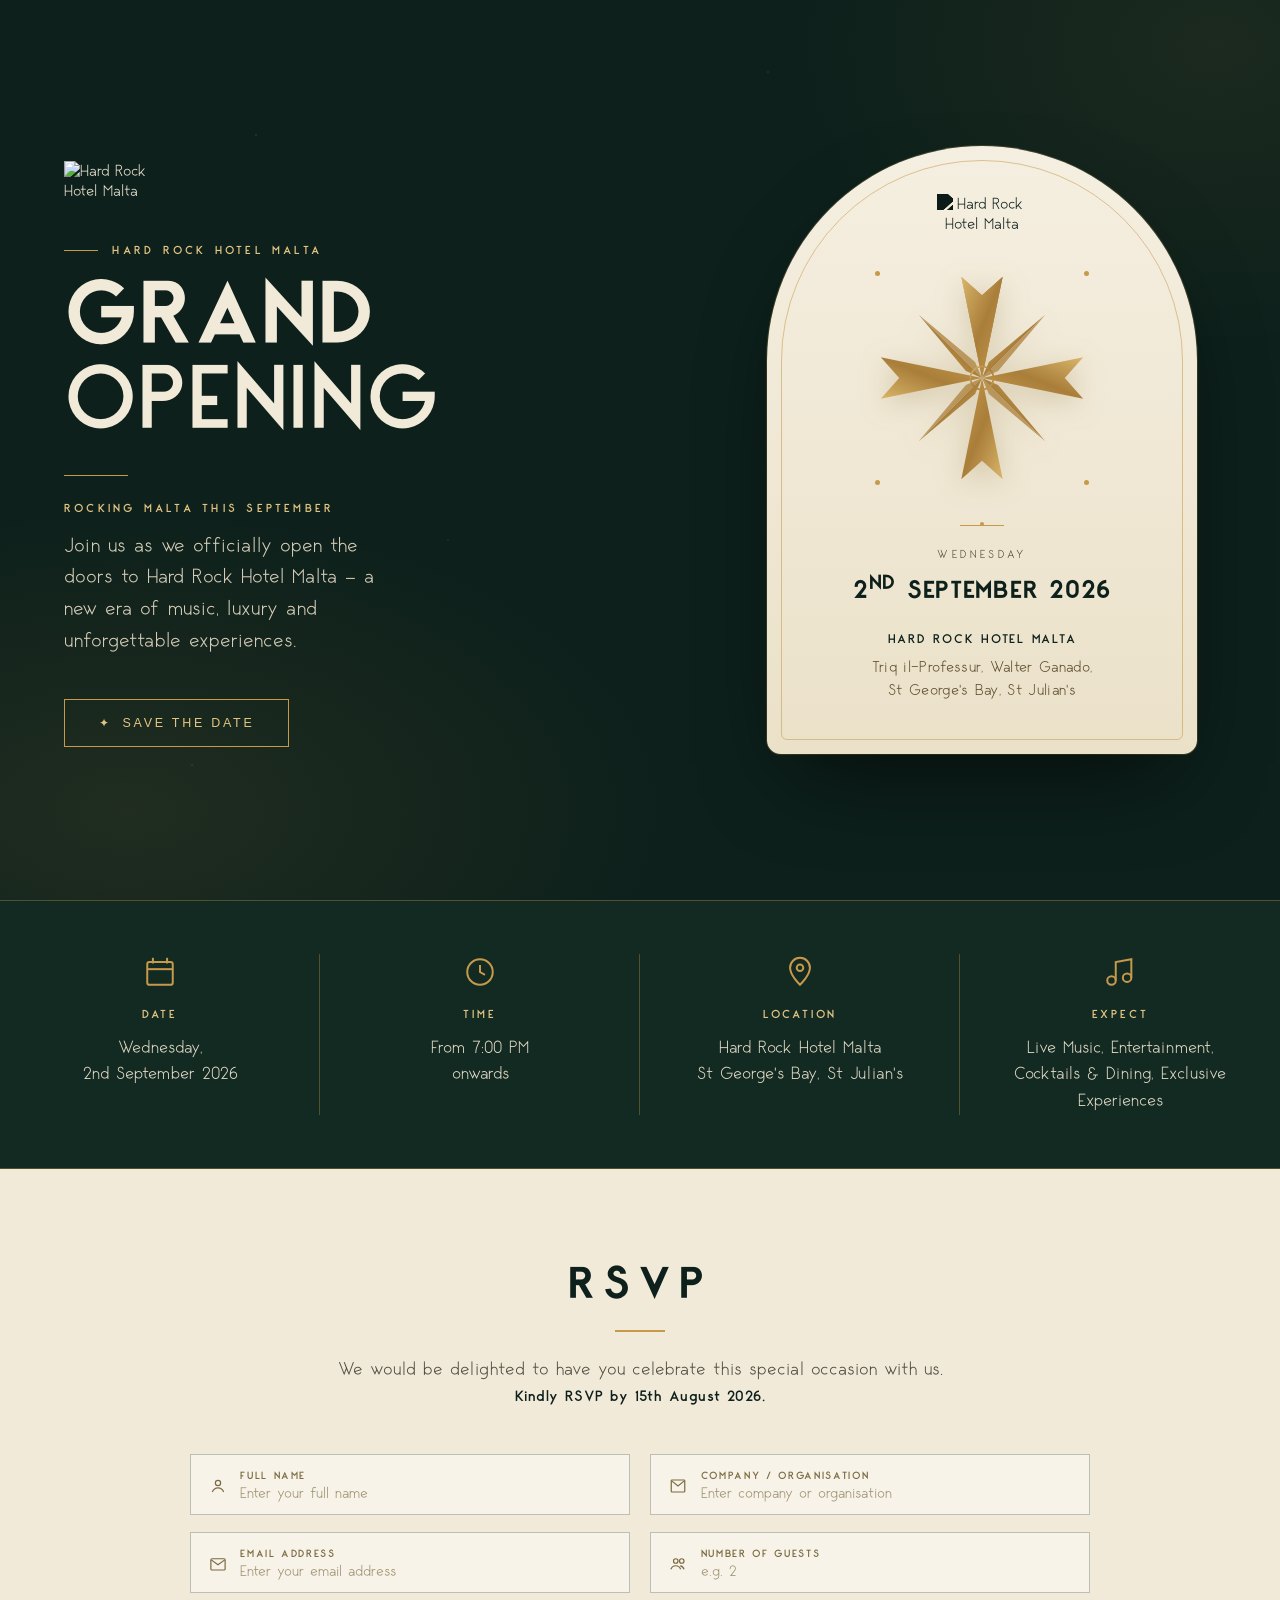
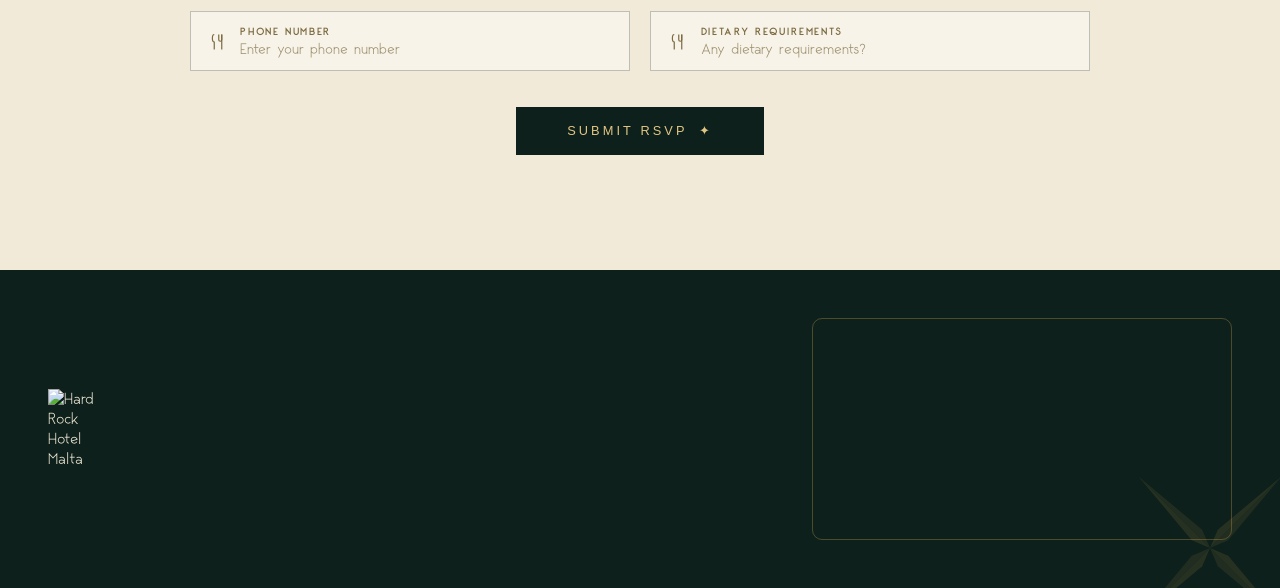
==== index.html @ 6059b087 "Reorder mobile hero: logo/title first, invite card below, center text On small screens the hero text" ====
<!DOCTYPE html>
<html lang="en">
<head>
<meta charset="UTF-8">
<meta name="viewport" content="width=device-width, initial-scale=1.0">
<title>Hard Rock Hotel Malta — Grand Opening</title>
<style>
  @font-face{
    font-family:'George';
    src:url('fonts/George-Light.otf') format('opentype');
    font-weight:300;
    font-style:normal;
    font-display:swap;
  }
  @font-face{
    font-family:'George';
    src:url('fonts/George-Semibold.otf') format('opentype');
    font-weight:600;
    font-style:normal;
    font-display:swap;
  }
  @font-face{
    font-family:'George';
    src:url('fonts/George-Bold.otf') format('opentype');
    font-weight:700;
    font-style:normal;
    font-display:swap;
  }

  :root{
    --ink:#0d201b;
    --ink-2:#132a23;
    --gold:#c79a4b;
    --gold-light:#e3c583;
    --cream:#f2ead9;
    --cream-2:#e9dfc9;
    --line: rgba(199,154,75,0.35);
  }
  *{box-sizing:border-box; margin:0; padding:0;}
  html{scroll-behavior:smooth;}
  body{
    background:var(--ink);
    color:var(--cream);
    font-family:'George', sans-serif;
    font-weight:300;
    overflow-x:hidden;
  }
  h1,h2,h3{font-family:'George', serif; font-weight:700;}
  .serif{font-family:'George', serif; font-weight:300;}

  a{color:inherit; text-decoration:none;}

  .eyebrow{
    letter-spacing:0.28em;
    font-size:0.72rem;
    color:var(--gold-light);
    text-transform:uppercase;
    font-weight:600;
  }

  /* ---------- HERO ---------- */
  .hero{
    position:relative;
    display:grid;
    grid-template-columns: 1.15fr 1fr;
    min-height:100vh;
    background:
      radial-gradient(ellipse 900px 500px at 10% 90%, rgba(199,154,75,0.10), transparent 60%),
      radial-gradient(ellipse 700px 500px at 95% 5%, rgba(199,154,75,0.08), transparent 60%),
      var(--ink);
  }
  .hero::before{
    content:'';
    position:absolute; inset:0;
    background-image:
      radial-gradient(1px 1px at 20% 15%, rgba(199,154,75,0.5), transparent),
      radial-gradient(1px 1px at 60% 8%, rgba(199,154,75,0.4), transparent),
      radial-gradient(1px 1px at 80% 30%, rgba(199,154,75,0.5), transparent),
      radial-gradient(1px 1px at 35% 60%, rgba(199,154,75,0.3), transparent),
      radial-gradient(1px 1px at 92% 70%, rgba(199,154,75,0.4), transparent),
      radial-gradient(1px 1px at 15% 85%, rgba(199,154,75,0.45), transparent);
    background-size: 100% 100%;
    pointer-events:none;
    opacity:0.9;
  }

  .hero-left{
    position:relative;
    padding: 4.5rem 4rem 4rem;
    display:flex;
    flex-direction:column;
    justify-content:center;
    z-index:2;
  }

  .brand-mark{
    margin-bottom:2.6rem;
    animation: fadeUp 0.9s ease both;
  }
  .brand-mark img{
    width:110px;
    height:auto;
    display:block;
  }

  .hero-eyebrow-line{
    display:flex; align-items:center; gap:0.9rem;
    margin-bottom:1rem;
    animation: fadeUp 0.9s ease 0.1s both;
  }
  .hero-eyebrow-line .rule{ width:34px; height:1px; background:var(--gold);}

  .hero-title{
    font-size:clamp(3.4rem, 7vw, 6.2rem);
    line-height:0.95;
    color:var(--cream);
    letter-spacing:0.01em;
    animation: fadeUp 1s ease 0.18s both;
  }
  .hero-title .thin{ font-weight:600; }

  .hero-rule{
    width:64px; height:1px;
    background:var(--gold);
    margin:1.9rem 0 1.6rem;
    animation: fadeUp 1s ease 0.3s both;
  }

  .hero-tag{
    animation: fadeUp 1s ease 0.36s both;
  }
  .hero-tag .eyebrow{ margin-bottom:0.9rem; display:block;}
  .hero-tag p{
    font-family:'George', serif;
    font-weight:300;
    font-size:1.28rem;
    line-height:1.55;
    color:#d8cfba;
    max-width:30ch;
  }

  .cta-row{
    margin-top:2.6rem;
    animation: fadeUp 1s ease 0.46s both;
  }
  .btn-outline{
    display:inline-flex;
    align-items:center;
    gap:0.7rem;
    border:1px solid var(--gold);
    padding:0.95rem 2.1rem;
    font-size:0.78rem;
    letter-spacing:0.22em;
    color:var(--gold-light);
    text-transform:uppercase;
    background:transparent;
    cursor:pointer;
    transition: background 0.35s ease, color 0.35s ease, letter-spacing .35s ease;
  }
  .btn-outline:hover{
    background:var(--gold);
    color:var(--ink);
    letter-spacing:0.26em;
  }
  .star{
    display:inline-block;
    transform-origin:center;
  }

  /* ---------- RIGHT: INVITATION CARD ---------- */
  .hero-right{
    position:relative;
    display:flex;
    align-items:center;
    justify-content:center;
    padding: 3rem;
    z-index:2;
  }
  .invite-card{
    position:relative;
    width:100%;
    max-width:430px;
    background: linear-gradient(180deg, #f5efe1, #ebe1c9);
    border-radius: 220px 220px 14px 14px;
    padding: 3rem 2.6rem 3.2rem;
    text-align:center;
    color:var(--ink);
    box-shadow: 0 40px 90px -30px rgba(0,0,0,0.65), 0 0 0 1px rgba(199,154,75,0.25);
    animation: cardIn 1.1s cubic-bezier(.2,.8,.2,1) 0.25s both;
  }
  .invite-card::before{
    content:'';
    position:absolute;
    inset:14px;
    border-radius:206px 206px 6px 6px;
    border:1px solid rgba(199,154,75,0.55);
    pointer-events:none;
  }
  .invite-badge{
    margin:0 auto 1.8rem;
  }
  .invite-badge img{
    width:90px;
    height:auto;
    display:block;
    margin:0 auto;
    /* logo file is white — darken it to sit on the cream card */
    filter: brightness(0) saturate(100%) invert(11%) sepia(15%) saturate(1200%) hue-rotate(120deg) brightness(0.8);
  }

  .cross-wrap{
    width:230px; height:230px;
    margin: 0 auto 2rem;
    position:relative;
  }
  .cross-wrap svg{ width:100%; height:100%; filter: drop-shadow(0 6px 14px rgba(120,90,20,0.25));}
  .dot{
    position:absolute;
    width:5px; height:5px;
    border-radius:50%;
    background:var(--gold);
  }
  .dot.tl{ top:8px; left:8px;}
  .dot.tr{ top:8px; right:8px;}
  .dot.bl{ bottom:8px; left:8px;}
  .dot.br{ bottom:8px; right:8px;}

  .invite-rule{
    width:44px; height:1px; background:var(--gold);
    margin: 0 auto 1.4rem;
    position:relative;
  }
  .invite-rule::before{
    content:''; position:absolute; left:50%; top:-2.5px; transform:translateX(-50%);
    width:4px; height:4px; border-radius:50%; background:var(--gold);
  }

  .invite-day{
    font-size:0.72rem;
    letter-spacing:0.32em;
    color:#4a3d24;
    margin-bottom:0.5rem;
  }
  .invite-date{
    font-family:'George', serif;
    font-weight:700;
    font-size:1.55rem;
    letter-spacing:0.03em;
    color:var(--ink);
    margin-bottom:1.6rem;
  }
  .invite-venue{
    font-size:0.78rem;
    letter-spacing:0.14em;
    font-weight:600;
    color:var(--ink);
    margin-bottom:0.55rem;
  }
  .invite-address{
    font-family:'George', serif;
    font-weight:300;
    font-size:0.98rem;
    line-height:1.5;
    color:#5b4a28;
    letter-spacing:0.02em;
  }

  @keyframes fadeUp{
    from{ opacity:0; transform:translateY(18px);}
    to{ opacity:1; transform:translateY(0);}
  }
  @keyframes cardIn{
    from{ opacity:0; transform:translateY(24px) scale(0.97);}
    to{ opacity:1; transform:translateY(0) scale(1);}
  }

  /* ---------- DETAILS BAR ---------- */
  .details-bar{
    background: var(--ink-2);
    border-top:1px solid var(--line);
    border-bottom:1px solid var(--line);
    display:grid;
    grid-template-columns: repeat(4, 1fr);
  }
  .detail-item{
    padding: 3.4rem 2rem;
    text-align:center;
    position:relative;
  }
  .detail-item:not(:last-child)::after{
    content:'';
    position:absolute;
    top:20%; bottom:20%; right:0;
    width:1px;
    background: var(--line);
  }
  .detail-icon{
    width:34px; height:34px;
    margin:0 auto 1.1rem;
    color:var(--gold);
  }
  .detail-icon svg{ width:100%; height:100%; stroke:var(--gold); fill:none;}
  .detail-label{
    font-size:0.72rem;
    letter-spacing:0.24em;
    color:var(--gold-light);
    text-transform:uppercase;
    margin-bottom:0.8rem;
    font-weight:600;
  }
  .detail-value{
    font-family:'George', serif;
    font-weight:300;
    font-size:1.1rem;
    line-height:1.5;
    color:#e4dcc7;
  }

  /* ---------- RSVP ---------- */
  .rsvp-section{
    background: var(--cream);
    color:var(--ink);
    padding: 5.5rem 2rem 5rem;
  }
  .rsvp-inner{
    max-width: 900px;
    margin: 0 auto;
  }
  .rsvp-head{ text-align:center; margin-bottom:3rem;}
  .rsvp-head h2{
    font-size: 2.8rem;
    letter-spacing:0.18em;
    color:var(--ink);
    margin-bottom:1.1rem;
  }
  .rsvp-underline{
    width:50px; height:2px; background:var(--gold);
    margin:0 auto 1.6rem;
  }
  .rsvp-head p{
    font-family:'George', serif;
    font-weight:300;
    font-size:1.15rem;
    color:#4c4c40;
  }
  .rsvp-head .deadline{
    font-weight:600;
    color:var(--ink);
    margin-top:0.4rem;
    font-family:'George', sans-serif;
    font-size:0.92rem;
    letter-spacing:0.03em;
  }

  form{ margin-top:2.6rem;}
  .form-grid{
    display:grid;
    grid-template-columns: 1fr 1fr;
    gap:1.1rem 1.3rem;
  }
  .field{
    border:1px solid rgba(13,32,27,0.25);
    background: rgba(255,255,255,0.4);
    padding: 0.85rem 1.1rem 0.7rem;
    display:flex;
    align-items:center;
    gap:0.85rem;
    transition: border-color .25s ease, background .25s ease;
  }
  .field:focus-within{
    border-color: var(--gold);
    background: rgba(255,255,255,0.7);
  }
  .field svg{ width:18px; height:18px; stroke:#7a6a3f; fill:none; flex-shrink:0;}
  .field-text{ display:flex; flex-direction:column; flex:1; min-width:0;}
  .field-text label{
    font-size:0.65rem;
    letter-spacing:0.16em;
    text-transform:uppercase;
    color:#7a6a3f;
    font-weight:600;
    margin-bottom:2px;
  }
  .field-text input, .field-text textarea{
    border:none; outline:none; background:transparent;
    font-family:'George', sans-serif;
    font-weight:300;
    font-size:0.95rem;
    color:var(--ink);
    padding:0;
    resize:none;
  }
  .field-text input::placeholder, .field-text textarea::placeholder{ color:#9a8f6c;}

  .submit-row{ text-align:center; margin-top:2.2rem;}
  .btn-submit{
    background: var(--ink);
    color: var(--gold-light);
    border:none;
    padding:1.05rem 3.2rem;
    font-size:0.8rem;
    letter-spacing:0.24em;
    text-transform:uppercase;
    cursor:pointer;
    display:inline-flex; align-items:center; gap:0.7rem;
    transition: transform .25s ease, box-shadow .25s ease;
  }
  .btn-submit:hover{
    transform: translateY(-2px);
    box-shadow: 0 14px 28px -12px rgba(13,32,27,0.5);
  }
  .form-note{
    text-align:center;
    font-size:0.82rem;
    color:#6d6d5f;
    margin-top:1.1rem;
    min-height:1.1rem;
  }

  /* ---------- FOOTER ---------- */
  footer{
    background: var(--ink);
    padding: 3rem 3rem;
    display:flex;
    align-items:center;
    justify-content:space-between;
    flex-wrap:wrap;
    gap:2rem;
    position:relative;
    overflow:hidden;
  }
  .footer-brand{ display:flex; align-items:center; gap:1rem;}
  .footer-badge img{
    width:64px;
    height:auto;
    display:block;
  }

  .footer-map{
    flex:1;
    max-width:420px;
    min-width:260px;
    border-radius:10px;
    overflow:hidden;
    border:1px solid var(--line);
  }
  .footer-map iframe{
    display:block;
    width:100%;
    height:220px;
    border:0;
  }

  .footer-cross{
    position:absolute;
    right:-60px; bottom:-90px;
    width:260px; height:260px;
    opacity:0.14;
    pointer-events:none;
  }

  /* ---------- RESPONSIVE ---------- */
  @media (max-width: 980px){
    .hero{ grid-template-columns:1fr;}
    .hero-left{ padding: 3.5rem 2rem 1rem; order:1; align-items:center; text-align:center;}
    .hero-right{ order:2; padding: 3rem 1.5rem 1rem;}
    .hero-eyebrow-line{ justify-content:center;}
    .brand-mark img{ margin:0 auto;}
    .hero-rule{ margin-left:auto; margin-right:auto;}
    .hero-tag p{ margin:0 auto;}
    .hero-title{ font-size: clamp(2.6rem, 12vw, 4rem);}
    .details-bar{ grid-template-columns: 1fr 1fr;}
    .detail-item:nth-child(2)::after{ display:none;}
    .detail-item:nth-child(odd)::after{ display:none;}
    .form-grid{ grid-template-columns: 1fr;}
    footer{ flex-direction:column; text-align:center;}
    .footer-map{ max-width:100%; width:100%;}
  }
  @media (max-width: 560px){
    .hero-left{ padding:2.5rem 1.4rem 0.5rem;}
    .invite-card{ padding: 2.4rem 1.6rem 2.6rem;}
    .cross-wrap{ width:180px; height:180px;}
    .details-bar{ grid-template-columns: 1fr 1fr;}
    .detail-item{ padding:2.2rem 1rem;}
  }

  @media (prefers-reduced-motion: reduce){
    *{ animation-duration:0.01ms !important; animation-iteration-count:1 !important; transition-duration:0.01ms !important;}
  }
</style>
</head>
<body>

  <!-- HERO -->
  <section class="hero">
    <div class="hero-left">
      <div class="brand-mark">
        <img src="https://hardrockmalta.rsvp/wp-content/uploads/2026/08/HRH-Malta_Logo_1C_1R_Wht.png" alt="Hard Rock Hotel Malta">
      </div>

      <div class="hero-eyebrow-line">
        <span class="rule"></span>
        <span class="eyebrow">Hard Rock Hotel Malta</span>
      </div>

      <h1 class="hero-title">GRAND<br><span class="thin">OPENING</span></h1>

      <div class="hero-rule"></div>

      <div class="hero-tag">
        <span class="eyebrow">Rocking Malta This September</span>
        <p>Join us as we officially open the doors to Hard Rock Hotel Malta — a new era of music, luxury and unforgettable experiences.</p>
      </div>

      <div class="cta-row">
        <button class="btn-outline" onclick="document.getElementById('rsvp').scrollIntoView({behavior:'smooth'})">
          <span class="star">✦</span> Save the Date
        </button>
      </div>
    </div>

    <div class="hero-right">
      <div class="invite-card">
        <div class="invite-badge">
          <img src="https://hardrockmalta.rsvp/wp-content/uploads/2026/08/HRH-Malta_Logo_1C_1R_Wht.png" alt="Hard Rock Hotel Malta">
        </div>

        <div class="cross-wrap">
          <span class="dot tl"></span><span class="dot tr"></span><span class="dot bl"></span><span class="dot br"></span>
          <svg viewBox="0 0 200 200" xmlns="http://www.w3.org/2000/svg">
            <defs>
              <linearGradient id="goldGrad" x1="0%" y1="0%" x2="100%" y2="100%">
                <stop offset="0%" stop-color="#d9b56a"/>
                <stop offset="50%" stop-color="#a97e3a"/>
                <stop offset="100%" stop-color="#c79a4b"/>
              </linearGradient>
            </defs>
            <g transform="translate(100,100)">
              <g id="wedge">
                <path d="M0,0 L 55,-55 L 6,-14 Z" fill="url(#goldGrad)"/>
                <path d="M0,0 L 55,-55 L 14,-6 Z" fill="url(#goldGrad)" opacity="0.75"/>
              </g>
              <use href="#wedge" transform="rotate(90)"/>
              <use href="#wedge" transform="rotate(180)"/>
              <use href="#wedge" transform="rotate(270)"/>
              <g id="tip">
                <path d="M0,0 L -18,-88 L 0,-72 L 18,-88 Z" fill="url(#goldGrad)"/>
              </g>
              <use href="#tip" transform="rotate(0)"/>
              <use href="#tip" transform="rotate(90)"/>
              <use href="#tip" transform="rotate(180)"/>
              <use href="#tip" transform="rotate(270)"/>
              <circle r="10" fill="none" stroke="url(#goldGrad)" stroke-width="1.5"/>
            </g>
          </svg>
        </div>

        <div class="invite-rule"></div>

        <div class="invite-day">WEDNESDAY</div>
        <div class="invite-date">2<sup>ND</sup> SEPTEMBER 2026</div>

        <div class="invite-venue">HARD ROCK HOTEL MALTA</div>
        <div class="invite-address">
          Triq il-Professur, Walter Ganado,<br>
          St George's Bay, St Julian's
        </div>
      </div>
    </div>
  </section>

  <!-- DETAILS BAR -->
  <section class="details-bar">
    <div class="detail-item">
      <div class="detail-icon">
        <svg viewBox="0 0 24 24" stroke-width="1.4"><rect x="3" y="5" width="18" height="16" rx="1.5"/><line x1="3" y1="10" x2="21" y2="10"/><line x1="7" y1="2" x2="7" y2="6"/><line x1="17" y1="2" x2="17" y2="6"/></svg>
      </div>
      <div class="detail-label">Date</div>
      <div class="detail-value">Wednesday,<br>2nd September 2026</div>
    </div>
    <div class="detail-item">
      <div class="detail-icon">
        <svg viewBox="0 0 24 24" stroke-width="1.4"><circle cx="12" cy="12" r="9"/><path d="M12 7v5l3.5 2"/></svg>
      </div>
      <div class="detail-label">Time</div>
      <div class="detail-value">From 7:00 PM<br>onwards</div>
    </div>
    <div class="detail-item">
      <div class="detail-icon">
        <svg viewBox="0 0 24 24" stroke-width="1.4"><path d="M12 21s7-6.5 7-12a7 7 0 0 0-14 0c0 5.5 7 12 7 12z"/><circle cx="12" cy="9" r="2.3"/></svg>
      </div>
      <div class="detail-label">Location</div>
      <div class="detail-value">Hard Rock Hotel Malta<br>St George's Bay, St Julian's</div>
    </div>
    <div class="detail-item">
      <div class="detail-icon">
        <svg viewBox="0 0 24 24" stroke-width="1.4"><path d="M9 18V5l11-2v13"/><circle cx="6" cy="18" r="3"/><circle cx="17" cy="16" r="3"/></svg>
      </div>
      <div class="detail-label">Expect</div>
      <div class="detail-value">Live Music, Entertainment,<br>Cocktails &amp; Dining, Exclusive Experiences</div>
    </div>
  </section>

  <!-- RSVP -->
  <section class="rsvp-section" id="rsvp">
    <div class="rsvp-inner">
      <div class="rsvp-head">
        <h2>RSVP</h2>
        <div class="rsvp-underline"></div>
        <p>We would be delighted to have you celebrate this special occasion with us.</p>
        <p class="deadline">Kindly RSVP by 15th August 2026.</p>
      </div>

      <form id="rsvpForm">
        <div class="form-grid">
          <div class="field">
            <svg viewBox="0 0 24 24" stroke-width="1.6"><circle cx="12" cy="8" r="3.5"/><path d="M4.5 20c1.5-4 5-5.5 7.5-5.5s6 1.5 7.5 5.5"/></svg>
            <div class="field-text">
              <label for="fullName">Full Name</label>
              <input id="fullName" name="fullName" type="text" placeholder="Enter your full name" required>
            </div>
          </div>

          <div class="field">
            <svg viewBox="0 0 24 24" stroke-width="1.6"><rect x="3" y="4" width="18" height="16" rx="1"/><path d="M4 5.5l8 6.5 8-6.5"/></svg>
            <div class="field-text">
              <label for="company">Company / Organisation</label>
              <input id="company" name="company" type="text" placeholder="Enter company or organisation">
            </div>
          </div>

          <div class="field">
            <svg viewBox="0 0 24 24" stroke-width="1.6"><rect x="2.5" y="5" width="19" height="15" rx="1.5"/><path d="M3 6.5l9 6.5 9-6.5"/></svg>
            <div class="field-text">
              <label for="email">Email Address</label>
              <input id="email" name="email" type="email" placeholder="Enter your email address" required>
            </div>
          </div>

          <div class="field">
            <svg viewBox="0 0 24 24" stroke-width="1.6"><circle cx="9" cy="8" r="3"/><path d="M2.5 19c1.2-3.3 4-4.7 6.5-4.7s5.3 1.4 6.5 4.7"/><circle cx="17" cy="8" r="3"/><path d="M15 14.4c2 .2 4 1.6 5 4.6"/></svg>
            <div class="field-text">
              <label for="guests">Number of Guests</label>
              <input id="guests" name="guests" type="number" min="1" placeholder="e.g. 2">
            </div>
          </div>

          <div class="field">
            <svg viewBox="0 0 24 24" stroke-width="1.6"><path d="M17 2v20"/><path d="M13 2v7a2 2 0 0 0 4 0V2"/><path d="M7 2c-1.5 0-2.5 2-2.5 5S5.5 12 7 12v10"/></svg>
            <div class="field-text">
              <label for="phone">Phone Number</label>
              <input id="phone" name="phone" type="tel" placeholder="Enter your phone number">
            </div>
          </div>

          <div class="field">
            <svg viewBox="0 0 24 24" stroke-width="1.6"><path d="M17 2v20"/><path d="M13 2v7a2 2 0 0 0 4 0V2"/><path d="M7 2c-1.5 0-2.5 2-2.5 5S5.5 12 7 12v10"/></svg>
            <div class="field-text">
              <label for="dietary">Dietary Requirements</label>
              <input id="dietary" name="dietary" type="text" placeholder="Any dietary requirements?">
            </div>
          </div>
        </div>

        <div class="submit-row">
          <button type="submit" class="btn-submit">Submit RSVP <span>✦</span></button>
          <p class="form-note" id="formNote"></p>
        </div>
      </form>
    </div>
  </section>

  <!-- FOOTER -->
  <footer>
    <div class="footer-cross">
      <svg viewBox="0 0 200 200" xmlns="http://www.w3.org/2000/svg">
        <g transform="translate(100,100)" fill="#c79a4b">
          <path d="M0,0 L 55,-55 L 6,-14 Z"/><path d="M0,0 L 55,-55 L 14,-6 Z" opacity="0.75"/>
          <path d="M0,0 L 55,-55 L 6,-14 Z" transform="rotate(90)"/><path d="M0,0 L 55,-55 L 14,-6 Z" transform="rotate(90)" opacity="0.75"/>
          <path d="M0,0 L 55,-55 L 6,-14 Z" transform="rotate(180)"/><path d="M0,0 L 55,-55 L 14,-6 Z" transform="rotate(180)" opacity="0.75"/>
          <path d="M0,0 L 55,-55 L 6,-14 Z" transform="rotate(270)"/><path d="M0,0 L 55,-55 L 14,-6 Z" transform="rotate(270)" opacity="0.75"/>
        </g>
      </svg>
    </div>

    <div class="footer-brand">
      <div class="footer-badge">
        <img src="https://hardrockmalta.rsvp/wp-content/uploads/2026/08/HRH-Malta_Logo_1C_1R_Wht.png" alt="Hard Rock Hotel Malta">
      </div>
    </div>

    <div class="footer-map">
      <iframe
        src="https://www.google.com/maps?q=Hard+Rock+Hotel+Malta,+Triq+il-Professur+Walter+Ganado,+St+George's+Bay,+St+Julian's&output=embed"
        allowfullscreen loading="lazy" referrerpolicy="no-referrer-when-downgrade"
        title="Hard Rock Hotel Malta location"></iframe>
    </div>
  </footer>

  <script>
    document.getElementById('rsvpForm').addEventListener('submit', function(e){
      e.preventDefault();
      const note = document.getElementById('formNote');
      note.textContent = "Thank you — your RSVP has been received.";
      note.style.color = "#7a6a3f";
      this.reset();
    });
  </script>

</body>
</html>
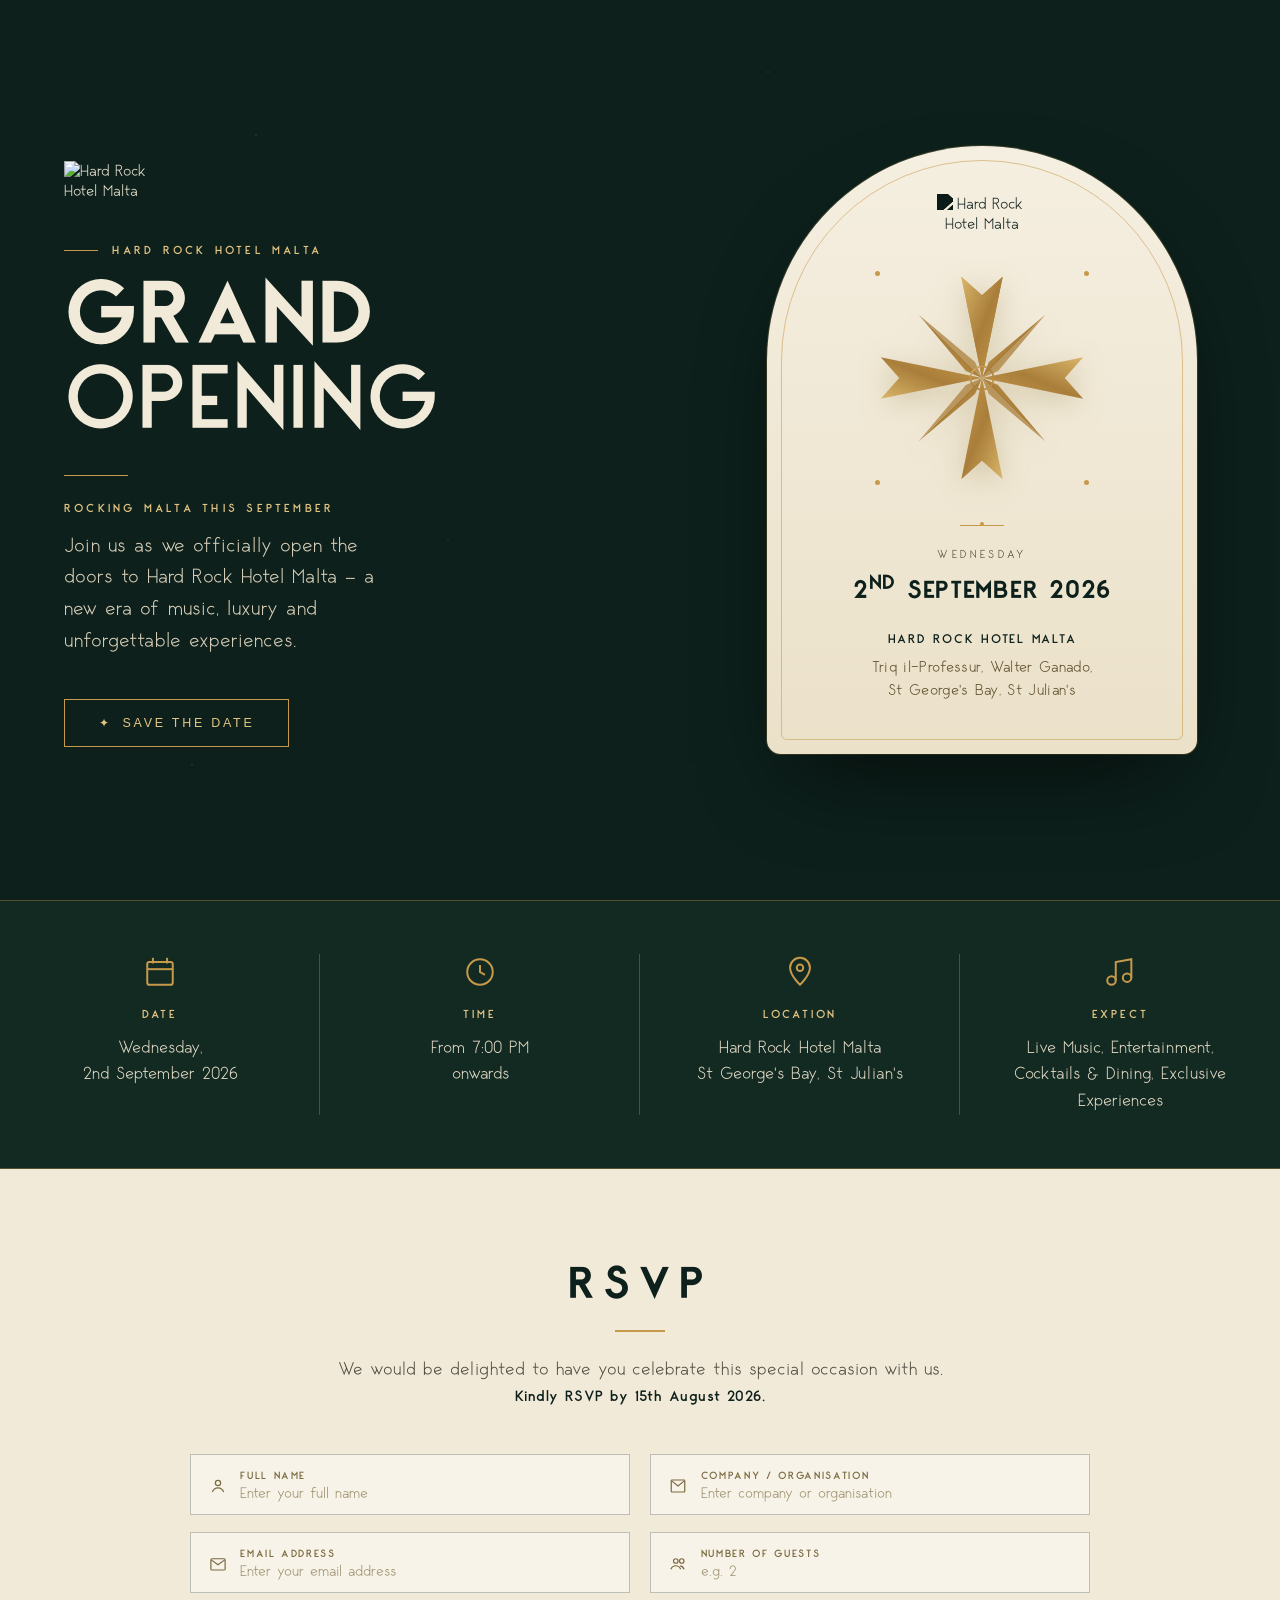
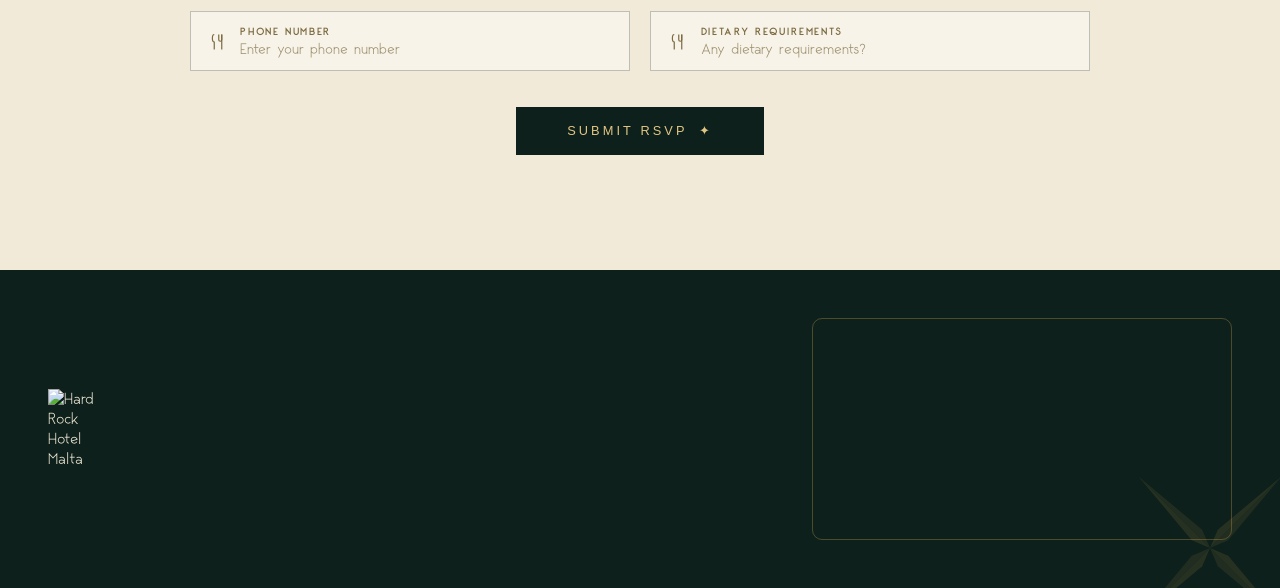
==== commit 977002c1: "Remove gold radial-gradient glow from hero background Flattens .hero to a solid ink background inste" ====
--- a/index.html
+++ b/index.html
@@ -64,10 +64,7 @@
     display:grid;
     grid-template-columns: 1.15fr 1fr;
     min-height:100vh;
-    background:
-      radial-gradient(ellipse 900px 500px at 10% 90%, rgba(199,154,75,0.10), transparent 60%),
-      radial-gradient(ellipse 700px 500px at 95% 5%, rgba(199,154,75,0.08), transparent 60%),
-      var(--ink);
+    background: var(--ink);
   }
   .hero::before{
     content:'';
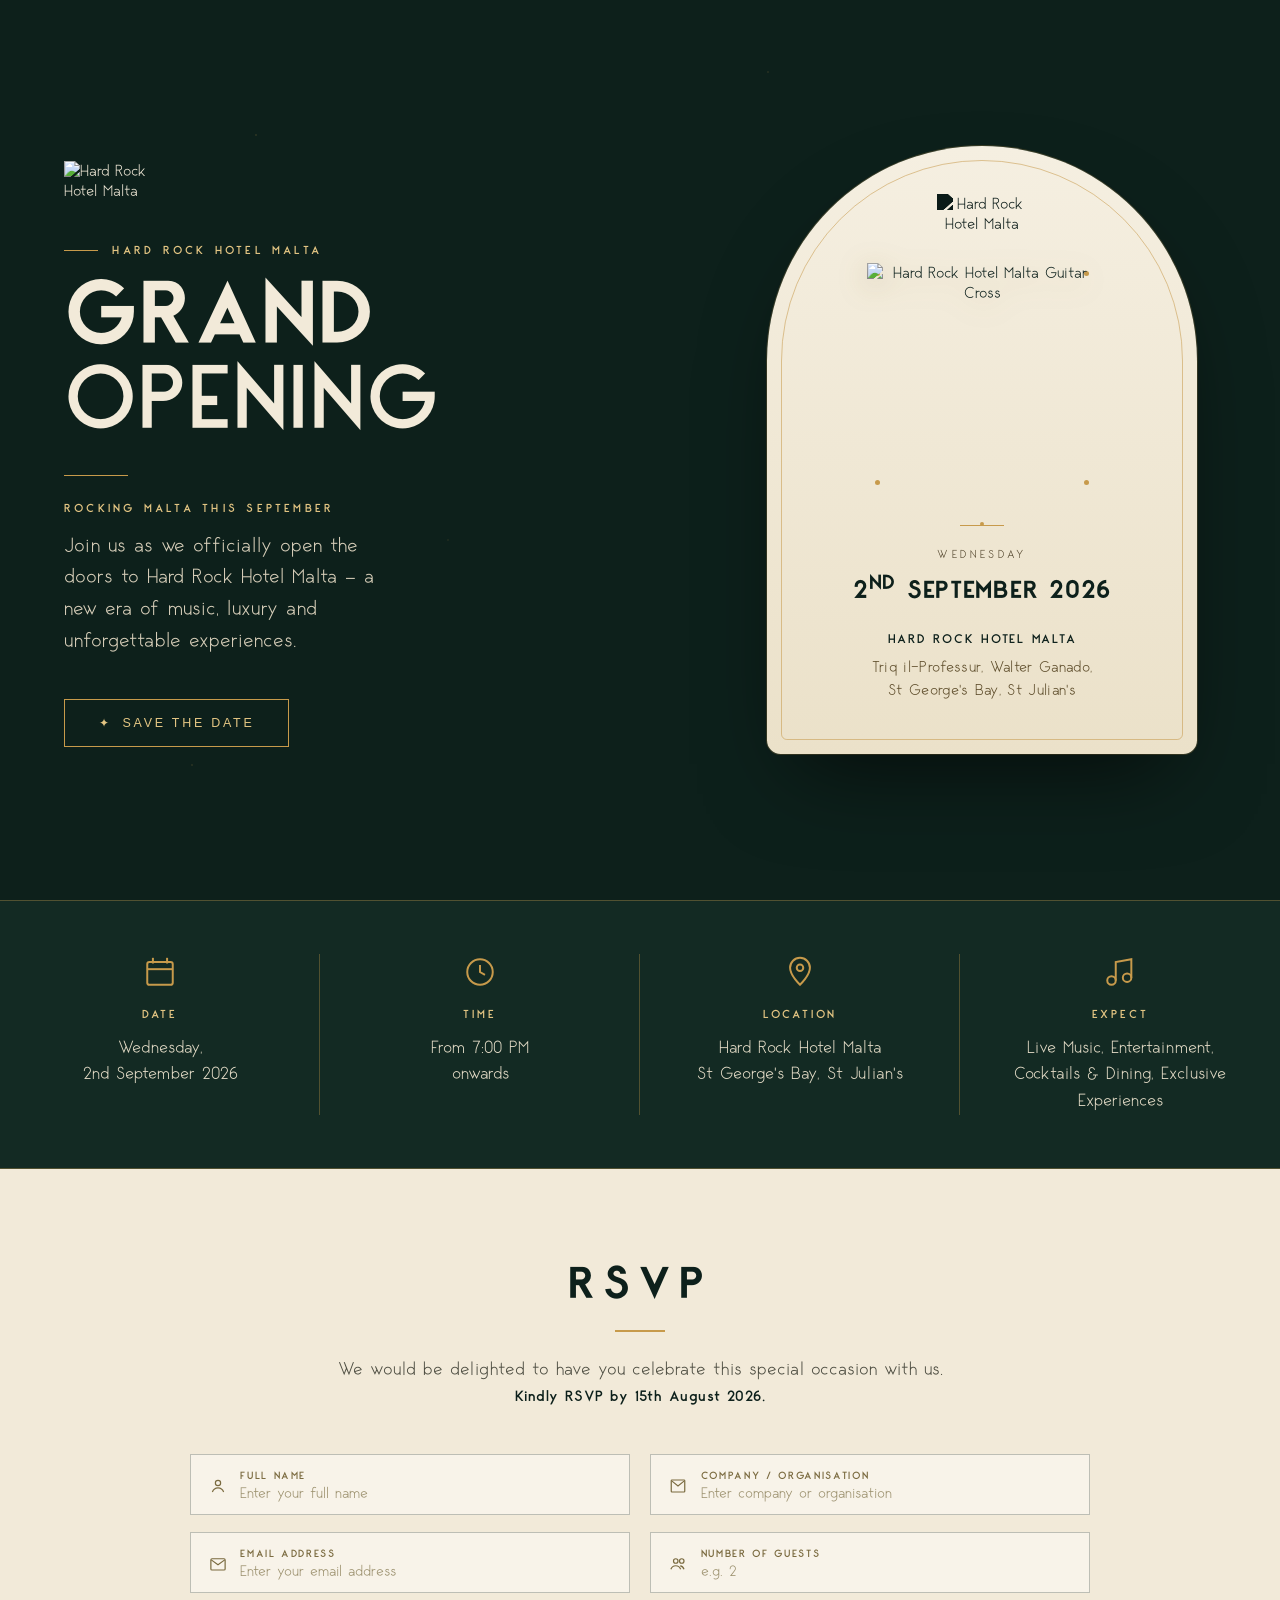
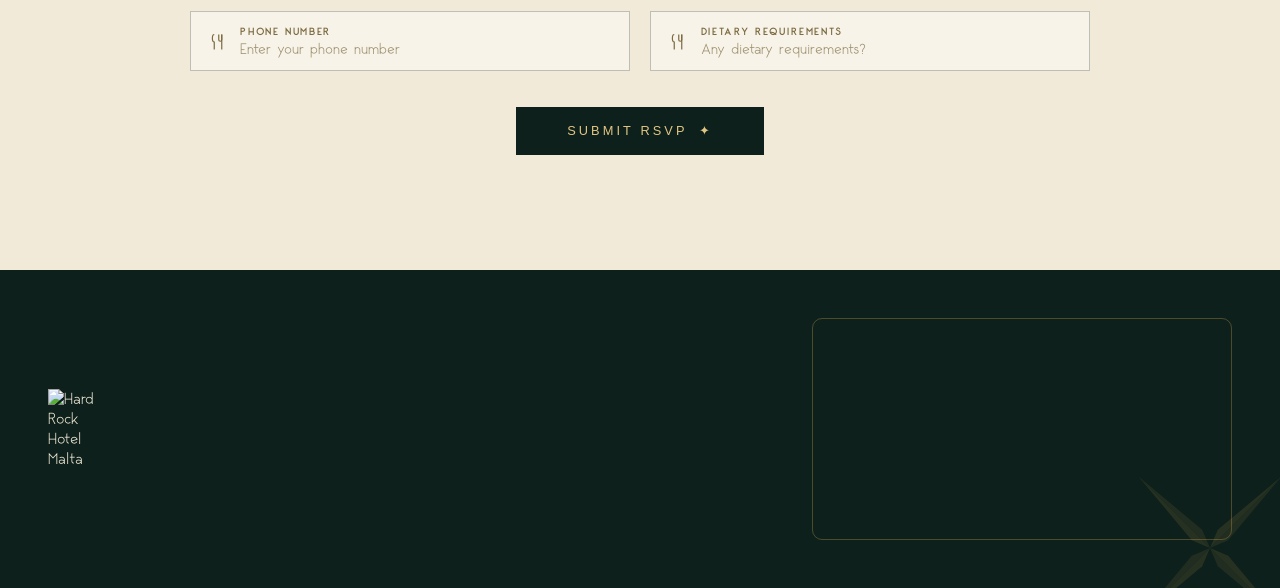
==== commit 2b7349d1: "Replace invite card cross graphic with uploaded guitar-cross logo Swaps the inline SVG Maltese cross" ====
--- a/index.html
+++ b/index.html
@@ -210,7 +210,7 @@
     margin: 0 auto 2rem;
     position:relative;
   }
-  .cross-wrap svg{ width:100%; height:100%; filter: drop-shadow(0 6px 14px rgba(120,90,20,0.25));}
+  .cross-wrap img{ width:100%; height:100%; object-fit:contain; filter: drop-shadow(0 6px 14px rgba(120,90,20,0.25));}
   .dot{
     position:absolute;
     width:5px; height:5px;
@@ -524,32 +524,7 @@
 
         <div class="cross-wrap">
           <span class="dot tl"></span><span class="dot tr"></span><span class="dot bl"></span><span class="dot br"></span>
-          <svg viewBox="0 0 200 200" xmlns="http://www.w3.org/2000/svg">
-            <defs>
-              <linearGradient id="goldGrad" x1="0%" y1="0%" x2="100%" y2="100%">
-                <stop offset="0%" stop-color="#d9b56a"/>
-                <stop offset="50%" stop-color="#a97e3a"/>
-                <stop offset="100%" stop-color="#c79a4b"/>
-              </linearGradient>
-            </defs>
-            <g transform="translate(100,100)">
-              <g id="wedge">
-                <path d="M0,0 L 55,-55 L 6,-14 Z" fill="url(#goldGrad)"/>
-                <path d="M0,0 L 55,-55 L 14,-6 Z" fill="url(#goldGrad)" opacity="0.75"/>
-              </g>
-              <use href="#wedge" transform="rotate(90)"/>
-              <use href="#wedge" transform="rotate(180)"/>
-              <use href="#wedge" transform="rotate(270)"/>
-              <g id="tip">
-                <path d="M0,0 L -18,-88 L 0,-72 L 18,-88 Z" fill="url(#goldGrad)"/>
-              </g>
-              <use href="#tip" transform="rotate(0)"/>
-              <use href="#tip" transform="rotate(90)"/>
-              <use href="#tip" transform="rotate(180)"/>
-              <use href="#tip" transform="rotate(270)"/>
-              <circle r="10" fill="none" stroke="url(#goldGrad)" stroke-width="1.5"/>
-            </g>
-          </svg>
+          <img src="https://hardrockmalta.rsvp/wp-content/uploads/2026/08/Asset-1@2x-3-1.png" alt="Hard Rock Hotel Malta Guitar Cross">
         </div>
 
         <div class="invite-rule"></div>
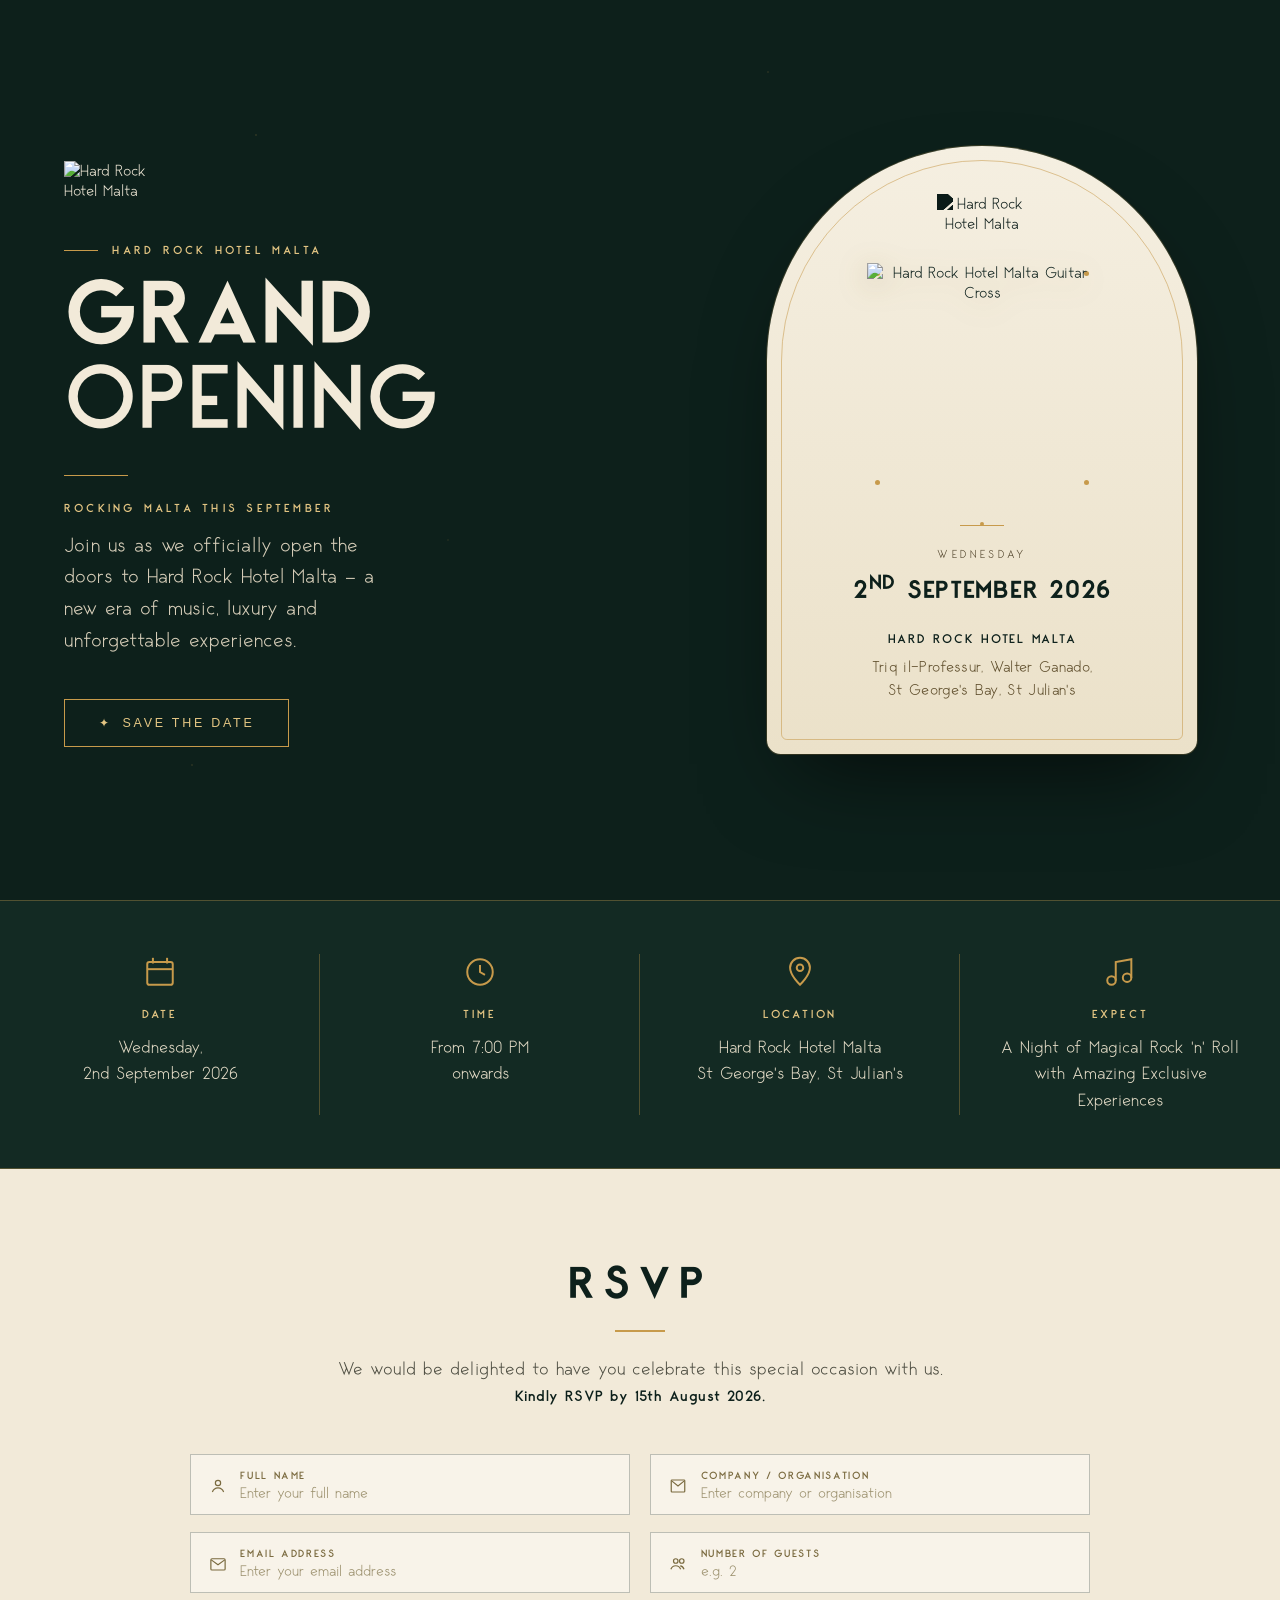
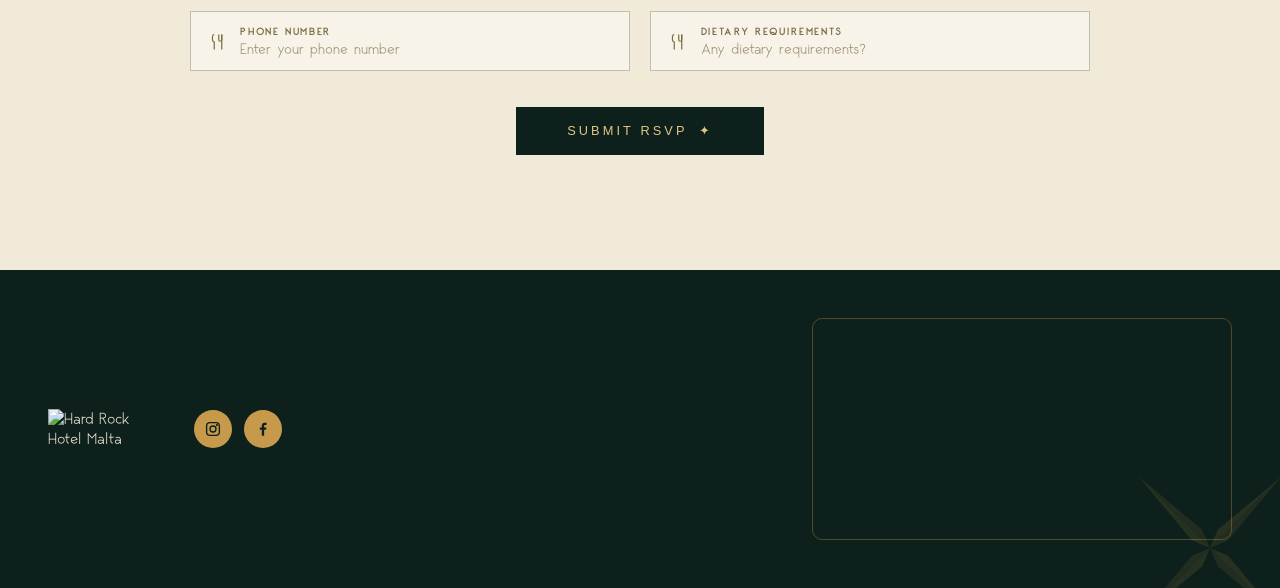
==== commit 6d854e43: "Add footer social icons, enlarge footer logo, update Expect copy - Footer: adds Instagram and Facebo" ====
--- a/index.html
+++ b/index.html
@@ -426,12 +426,24 @@
     position:relative;
     overflow:hidden;
   }
-  .footer-brand{ display:flex; align-items:center; gap:1rem;}
+  .footer-brand{ display:flex; align-items:center; gap:1.6rem;}
   .footer-badge img{
-    width:64px;
+    width:120px;
     height:auto;
     display:block;
   }
+
+  .footer-social{ display:flex; gap:0.8rem;}
+  .footer-social a{
+    width:38px; height:38px;
+    border-radius:50%;
+    background: var(--gold);
+    color: var(--ink);
+    display:flex; align-items:center; justify-content:center;
+    transition: transform .25s ease, background .25s ease;
+  }
+  .footer-social a:hover{ transform:translateY(-3px); background:var(--gold-light);}
+  .footer-social svg{ width:18px; height:18px;}
 
   .footer-map{
     flex:1;
@@ -569,7 +581,7 @@
         <svg viewBox="0 0 24 24" stroke-width="1.4"><path d="M9 18V5l11-2v13"/><circle cx="6" cy="18" r="3"/><circle cx="17" cy="16" r="3"/></svg>
       </div>
       <div class="detail-label">Expect</div>
-      <div class="detail-value">Live Music, Entertainment,<br>Cocktails &amp; Dining, Exclusive Experiences</div>
+      <div class="detail-value">A Night of Magical Rock 'n' Roll<br>with Amazing Exclusive Experiences</div>
     </div>
   </section>
 
@@ -659,6 +671,10 @@
       <div class="footer-badge">
         <img src="https://hardrockmalta.rsvp/wp-content/uploads/2026/08/HRH-Malta_Logo_1C_1R_Wht.png" alt="Hard Rock Hotel Malta">
       </div>
+      <div class="footer-social">
+        <a href="https://www.instagram.com/hardrockhotelmalta/" target="_blank" rel="noopener" aria-label="Instagram"><svg viewBox="0 0 24 24" fill="none" stroke="currentColor" stroke-width="1.8"><rect x="3.5" y="3.5" width="17" height="17" rx="4.5"/><circle cx="12" cy="12" r="4"/><circle cx="17.2" cy="6.8" r="0.6" fill="currentColor"/></svg></a>
+        <a href="https://www.facebook.com/hardrockhotelmalta/" target="_blank" rel="noopener" aria-label="Facebook"><svg viewBox="0 0 24 24" fill="currentColor"><path d="M13.5 21v-8h2.7l.4-3.1h-3.1V8c0-.9.25-1.5 1.55-1.5H16.7V3.7C16.4 3.65 15.4 3.5 14.3 3.5c-2.3 0-3.9 1.4-3.9 4v2.4H7.7V13h2.7v8h3.1z"/></svg></a>
+      </div>
     </div>
 
     <div class="footer-map">
@@ -670,12 +686,30 @@
   </footer>
 
   <script>
+    const RSVP_ENDPOINT = 'https://script.google.com/macros/s/AKfycbwtU_aviqI0LpPMw0e9qm2LJ7JzsHz8o4cGhcyOlYgD7mm1s4jkVpHPHkxtMLCUQuIi6w/exec';
+
     document.getElementById('rsvpForm').addEventListener('submit', function(e){
       e.preventDefault();
+      const form = this;
       const note = document.getElementById('formNote');
-      note.textContent = "Thank you — your RSVP has been received.";
+      const submitBtn = form.querySelector('.btn-submit');
+
       note.style.color = "#7a6a3f";
-      this.reset();
+      note.textContent = "Submitting...";
+      submitBtn.disabled = true;
+
+      fetch(RSVP_ENDPOINT, { method: 'POST', mode: 'no-cors', body: new FormData(form) })
+        .then(() => {
+          note.textContent = "Thank you — your RSVP has been received.";
+          form.reset();
+        })
+        .catch(() => {
+          note.style.color = "#b5533c";
+          note.textContent = "Something went wrong. Please try again or contact us directly.";
+        })
+        .finally(() => {
+          submitBtn.disabled = false;
+        });
     });
   </script>
 
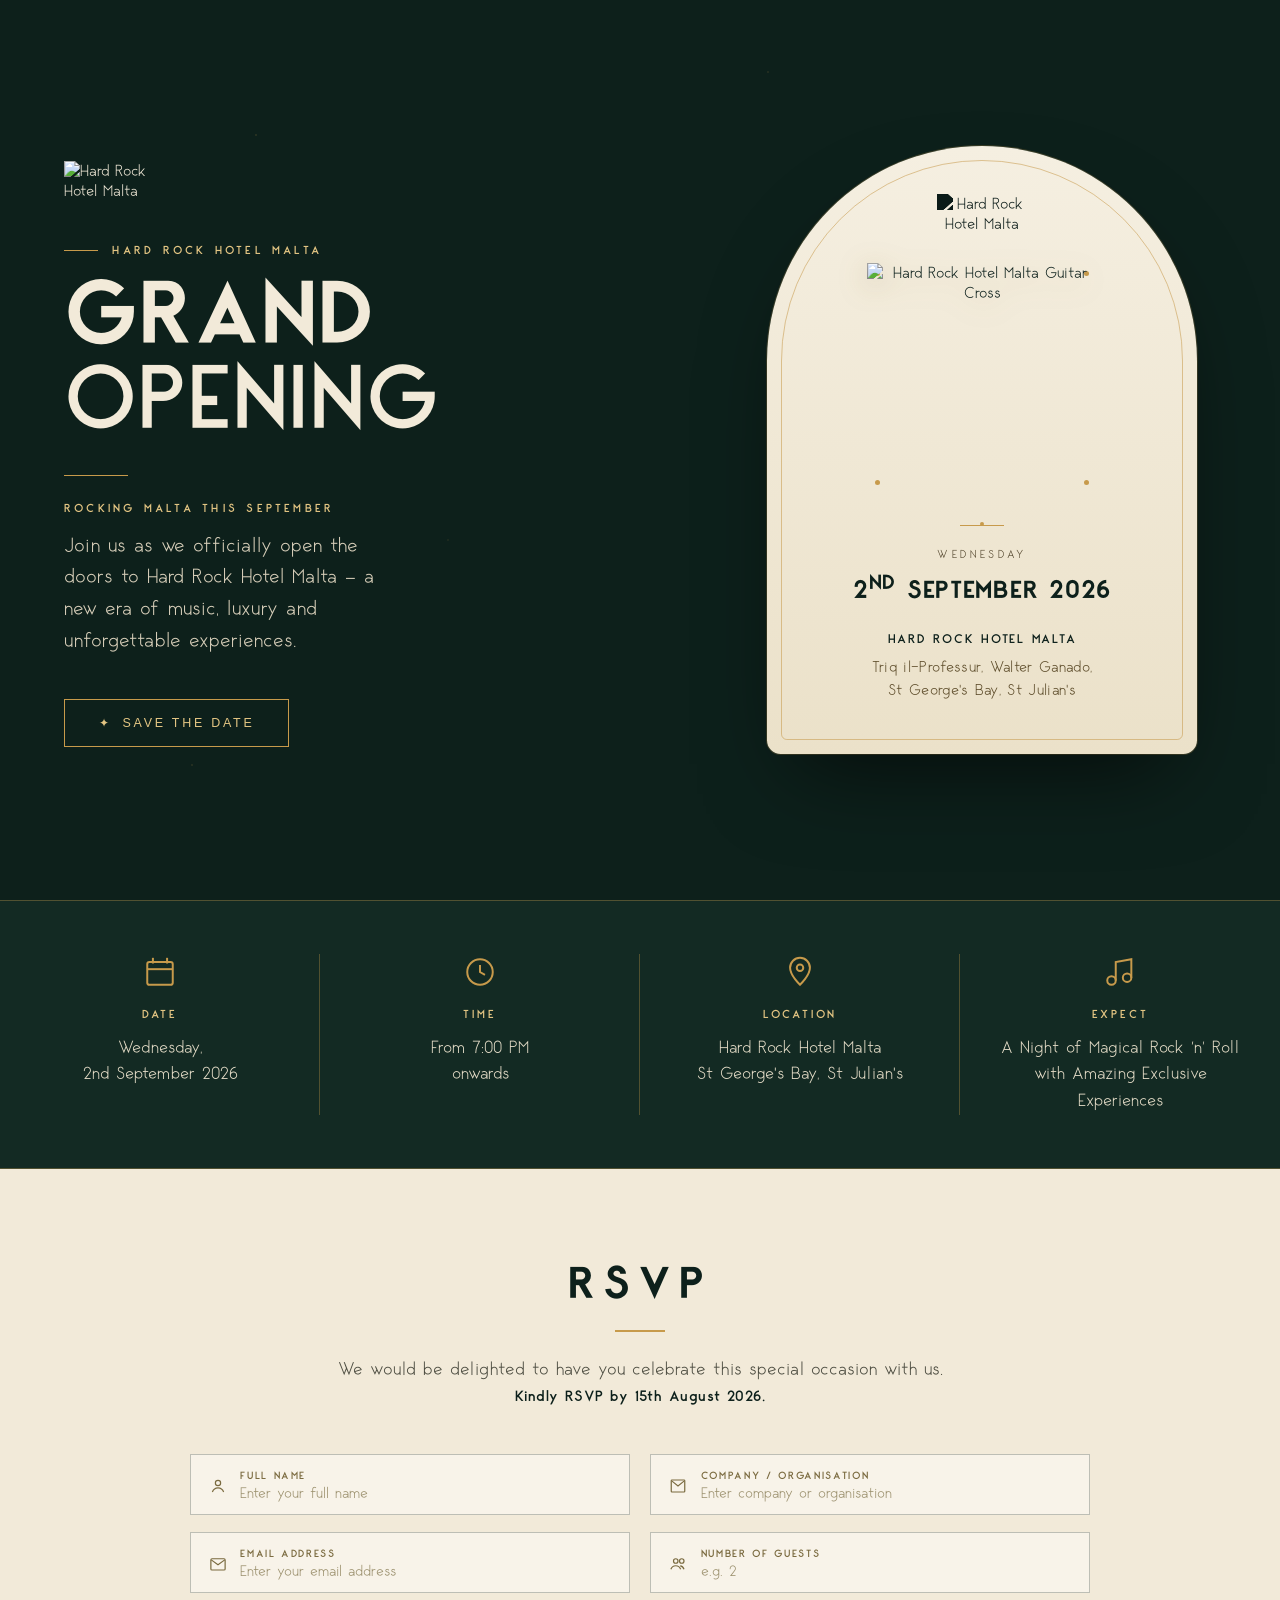
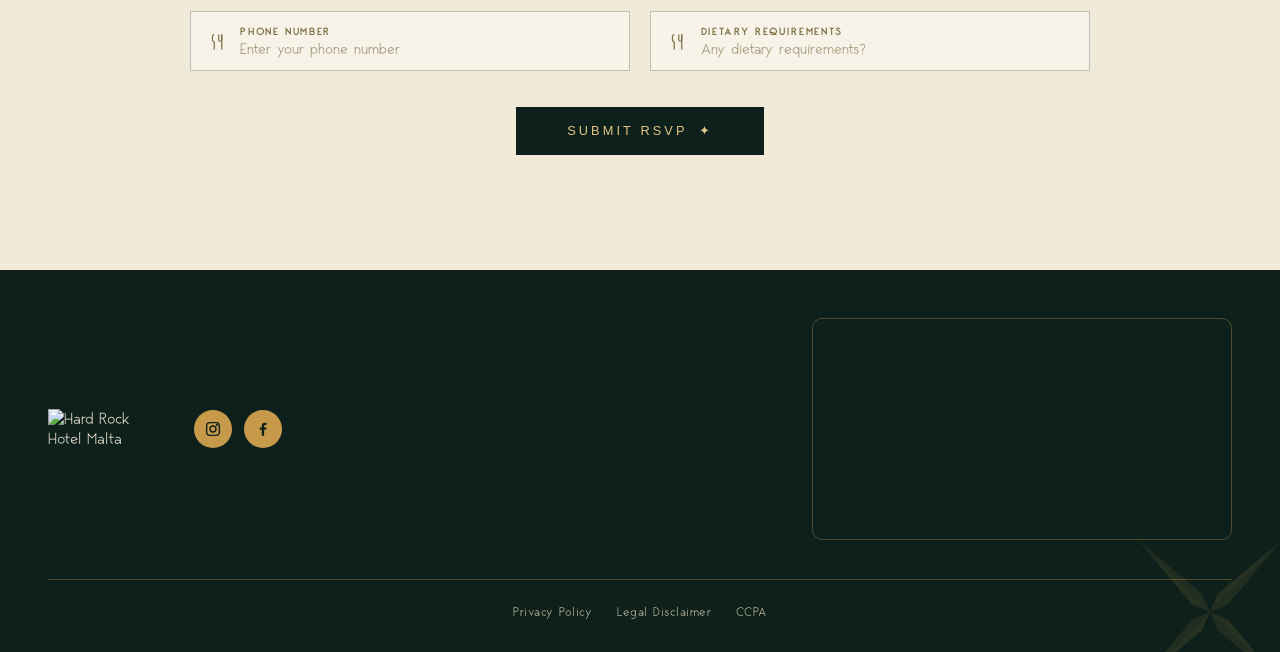
==== commit cf78f9e4: "Add footer legal links, remove forced line break in Expect copy - Adds Privacy Policy / Legal Discla" ====
--- a/index.html
+++ b/index.html
@@ -417,15 +417,36 @@
   /* ---------- FOOTER ---------- */
   footer{
     background: var(--ink);
-    padding: 3rem 3rem;
+    padding: 3rem 3rem 2rem;
+    position:relative;
+    overflow:hidden;
+  }
+  .footer-main{
     display:flex;
     align-items:center;
     justify-content:space-between;
     flex-wrap:wrap;
     gap:2rem;
-    position:relative;
-    overflow:hidden;
-  }
+  }
+  .footer-legal{
+    margin-top:2.4rem;
+    padding-top:1.6rem;
+    border-top:1px solid var(--line);
+    display:flex;
+    align-items:center;
+    justify-content:center;
+    flex-wrap:wrap;
+    gap:0.7rem;
+  }
+  .footer-legal a{
+    font-size:0.78rem;
+    letter-spacing:0.04em;
+    color:#cfc6ac;
+    transition: color .2s ease;
+  }
+  .footer-legal a:hover{ color:var(--gold-light);}
+  .footer-legal .dot-sep{ color:var(--gold); font-size:0.7rem;}
+
   .footer-brand{ display:flex; align-items:center; gap:1.6rem;}
   .footer-badge img{
     width:120px;
@@ -482,7 +503,7 @@
     .detail-item:nth-child(2)::after{ display:none;}
     .detail-item:nth-child(odd)::after{ display:none;}
     .form-grid{ grid-template-columns: 1fr;}
-    footer{ flex-direction:column; text-align:center;}
+    .footer-main{ flex-direction:column; text-align:center;}
     .footer-map{ max-width:100%; width:100%;}
   }
   @media (max-width: 560px){
@@ -581,7 +602,7 @@
         <svg viewBox="0 0 24 24" stroke-width="1.4"><path d="M9 18V5l11-2v13"/><circle cx="6" cy="18" r="3"/><circle cx="17" cy="16" r="3"/></svg>
       </div>
       <div class="detail-label">Expect</div>
-      <div class="detail-value">A Night of Magical Rock 'n' Roll<br>with Amazing Exclusive Experiences</div>
+      <div class="detail-value">A Night of Magical Rock &lsquo;n&rsquo; Roll with Amazing Exclusive Experiences</div>
     </div>
   </section>
 
@@ -667,21 +688,31 @@
       </svg>
     </div>
 
-    <div class="footer-brand">
-      <div class="footer-badge">
-        <img src="https://hardrockmalta.rsvp/wp-content/uploads/2026/08/HRH-Malta_Logo_1C_1R_Wht.png" alt="Hard Rock Hotel Malta">
-      </div>
-      <div class="footer-social">
-        <a href="https://www.instagram.com/hardrockhotelmalta/" target="_blank" rel="noopener" aria-label="Instagram"><svg viewBox="0 0 24 24" fill="none" stroke="currentColor" stroke-width="1.8"><rect x="3.5" y="3.5" width="17" height="17" rx="4.5"/><circle cx="12" cy="12" r="4"/><circle cx="17.2" cy="6.8" r="0.6" fill="currentColor"/></svg></a>
-        <a href="https://www.facebook.com/hardrockhotelmalta/" target="_blank" rel="noopener" aria-label="Facebook"><svg viewBox="0 0 24 24" fill="currentColor"><path d="M13.5 21v-8h2.7l.4-3.1h-3.1V8c0-.9.25-1.5 1.55-1.5H16.7V3.7C16.4 3.65 15.4 3.5 14.3 3.5c-2.3 0-3.9 1.4-3.9 4v2.4H7.7V13h2.7v8h3.1z"/></svg></a>
-      </div>
-    </div>
-
-    <div class="footer-map">
-      <iframe
-        src="https://www.google.com/maps?q=Hard+Rock+Hotel+Malta,+Triq+il-Professur+Walter+Ganado,+St+George's+Bay,+St+Julian's&output=embed"
-        allowfullscreen loading="lazy" referrerpolicy="no-referrer-when-downgrade"
-        title="Hard Rock Hotel Malta location"></iframe>
+    <div class="footer-main">
+      <div class="footer-brand">
+        <div class="footer-badge">
+          <img src="https://hardrockmalta.rsvp/wp-content/uploads/2026/08/HRH-Malta_Logo_1C_1R_Wht.png" alt="Hard Rock Hotel Malta">
+        </div>
+        <div class="footer-social">
+          <a href="https://www.instagram.com/hardrockhotelmalta/" target="_blank" rel="noopener" aria-label="Instagram"><svg viewBox="0 0 24 24" fill="none" stroke="currentColor" stroke-width="1.8"><rect x="3.5" y="3.5" width="17" height="17" rx="4.5"/><circle cx="12" cy="12" r="4"/><circle cx="17.2" cy="6.8" r="0.6" fill="currentColor"/></svg></a>
+          <a href="https://www.facebook.com/hardrockhotelmalta/" target="_blank" rel="noopener" aria-label="Facebook"><svg viewBox="0 0 24 24" fill="currentColor"><path d="M13.5 21v-8h2.7l.4-3.1h-3.1V8c0-.9.25-1.5 1.55-1.5H16.7V3.7C16.4 3.65 15.4 3.5 14.3 3.5c-2.3 0-3.9 1.4-3.9 4v2.4H7.7V13h2.7v8h3.1z"/></svg></a>
+        </div>
+      </div>
+
+      <div class="footer-map">
+        <iframe
+          src="https://www.google.com/maps?q=Hard+Rock+Hotel+Malta,+Triq+il-Professur+Walter+Ganado,+St+George's+Bay,+St+Julian's&output=embed"
+          allowfullscreen loading="lazy" referrerpolicy="no-referrer-when-downgrade"
+          title="Hard Rock Hotel Malta location"></iframe>
+      </div>
+    </div>
+
+    <div class="footer-legal">
+      <a href="https://hotel.hardrock.com/privacy.aspx" target="_blank" rel="noopener">Privacy Policy</a>
+      <span class="dot-sep">&bull;</span>
+      <a href="https://hotel.hardrock.com/legal-disclaimer.aspx" target="_blank" rel="noopener">Legal Disclaimer</a>
+      <span class="dot-sep">&bull;</span>
+      <a href="https://www.hardrock.com/ccpa.aspx?_gl=1*nu8g0k*_gcl_au*MTcyMzI3NDA2OC4xNzg1NzU2NjI2" target="_blank" rel="noopener">CCPA</a>
     </div>
   </footer>
 
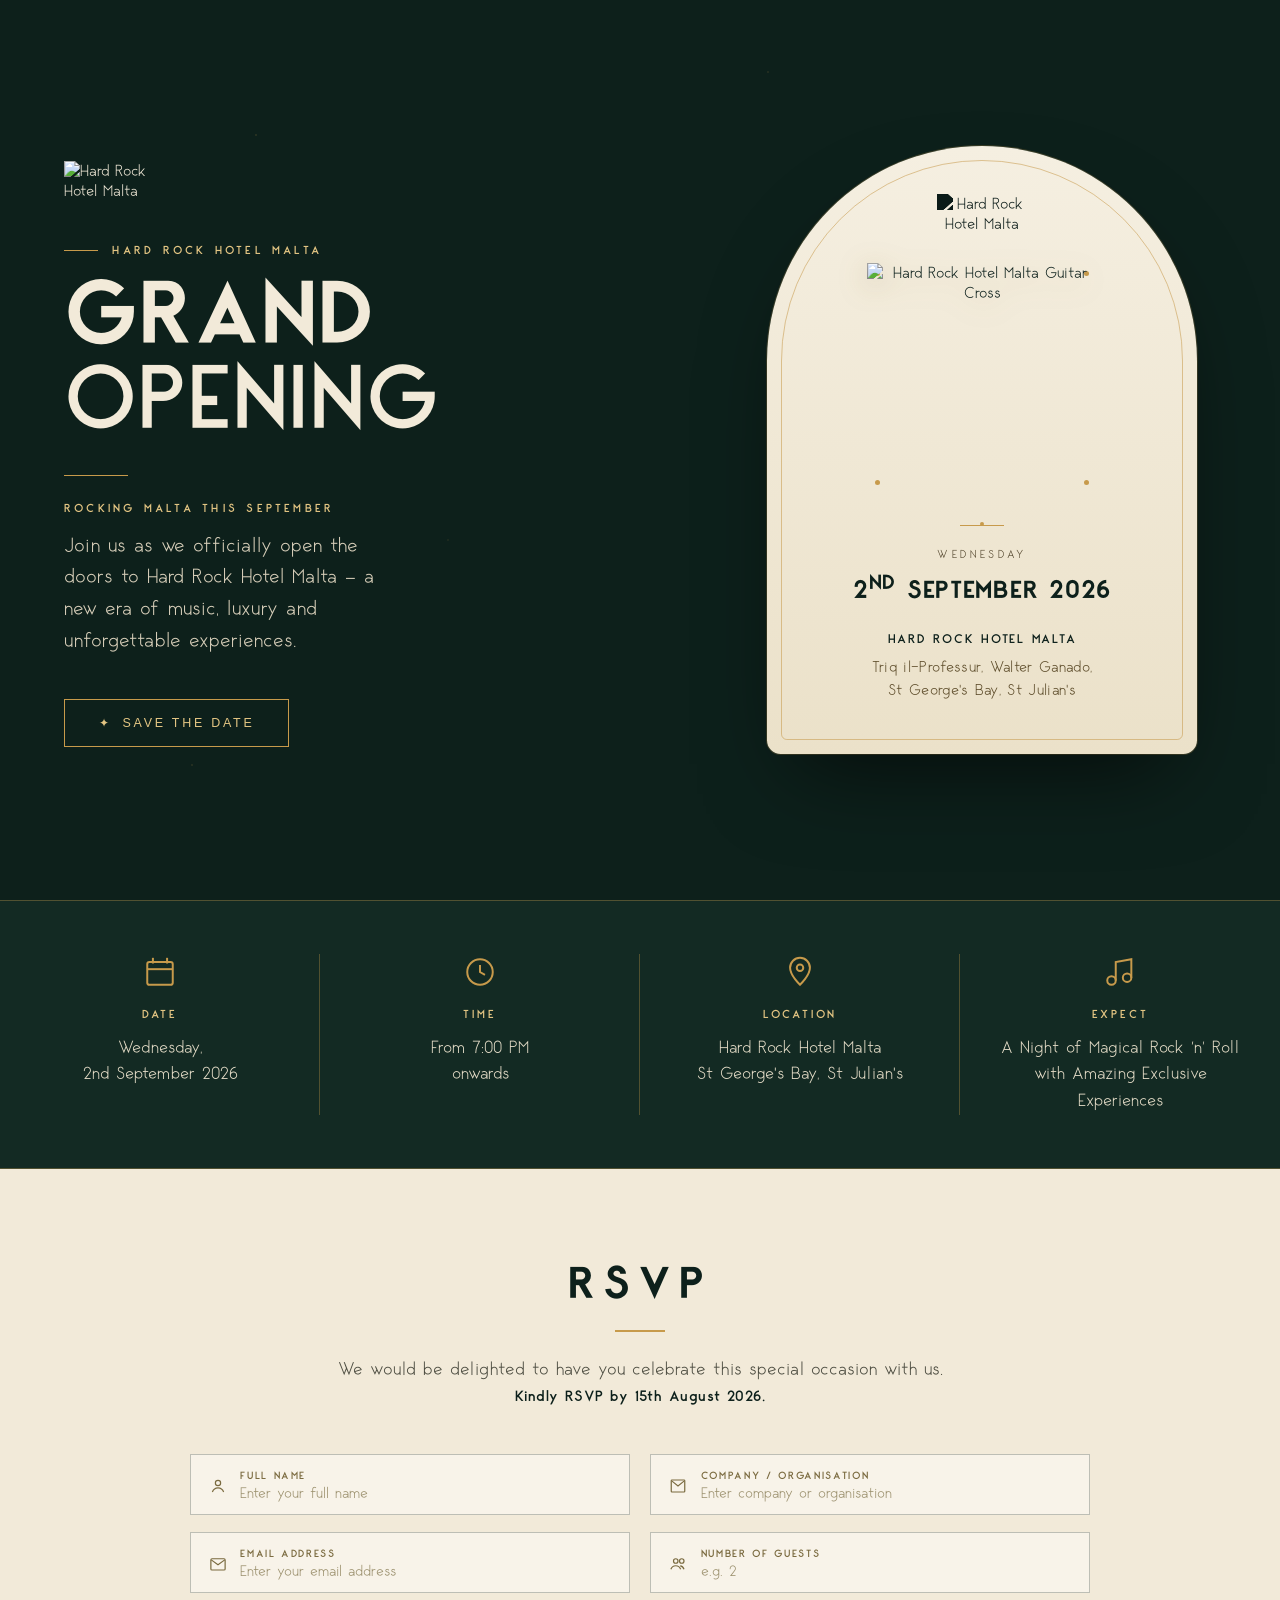
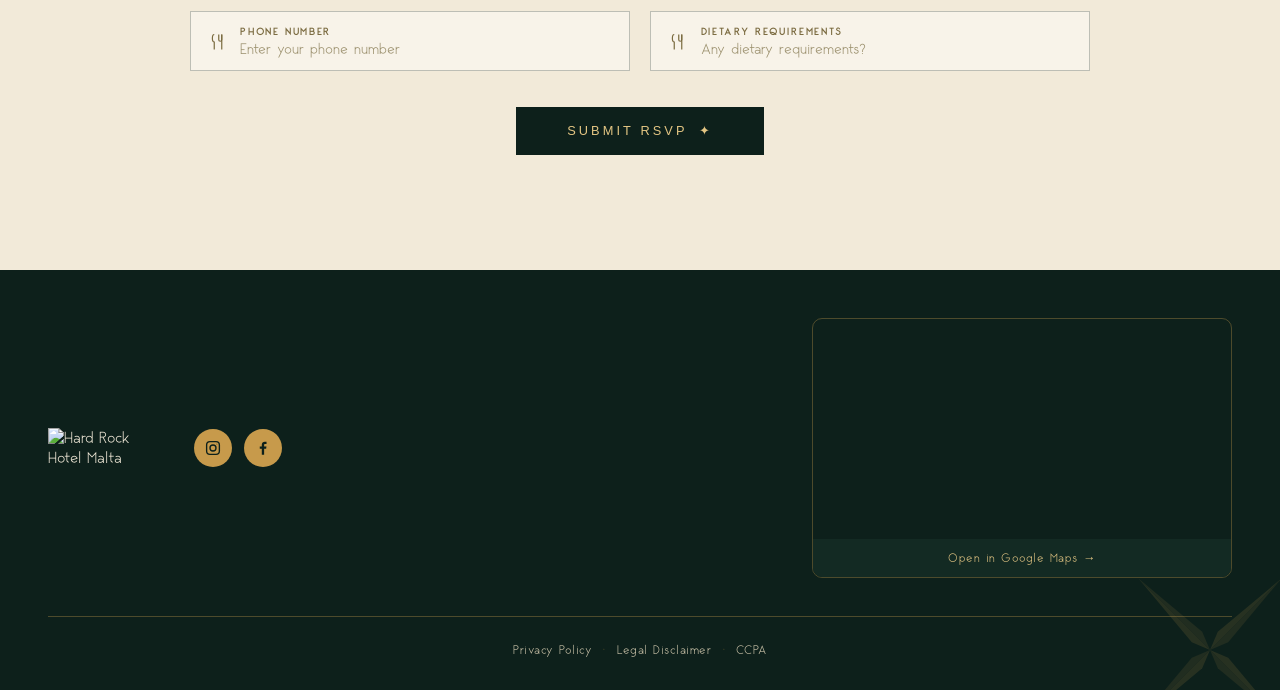
==== commit 68e6d9c9: "Harden footer social icons against theme CSS, add map fallback link - Social icon colors moved from " ====
--- a/index.html
+++ b/index.html
@@ -465,6 +465,8 @@
   }
   .footer-social a:hover{ transform:translateY(-3px); background:var(--gold-light);}
   .footer-social svg{ width:18px; height:18px;}
+  .footer-social .icon-stroke{ fill:none !important; stroke:#0d201b !important; }
+  .footer-social .icon-fill{ fill:#0d201b !important; stroke:none !important; }
 
   .footer-map{
     flex:1;
@@ -480,6 +482,16 @@
     height:220px;
     border:0;
   }
+  .footer-map-fallback{
+    display:block;
+    padding:0.7rem 1rem;
+    text-align:center;
+    font-size:0.78rem;
+    letter-spacing:0.04em;
+    color:var(--gold-light);
+    background: var(--ink-2);
+  }
+  .footer-map-fallback:hover{ color:var(--gold);}
 
   .footer-cross{
     position:absolute;
@@ -694,8 +706,8 @@
           <img src="https://hardrockmalta.rsvp/wp-content/uploads/2026/08/HRH-Malta_Logo_1C_1R_Wht.png" alt="Hard Rock Hotel Malta">
         </div>
         <div class="footer-social">
-          <a href="https://www.instagram.com/hardrockhotelmalta/" target="_blank" rel="noopener" aria-label="Instagram"><svg viewBox="0 0 24 24" fill="none" stroke="currentColor" stroke-width="1.8"><rect x="3.5" y="3.5" width="17" height="17" rx="4.5"/><circle cx="12" cy="12" r="4"/><circle cx="17.2" cy="6.8" r="0.6" fill="currentColor"/></svg></a>
-          <a href="https://www.facebook.com/hardrockhotelmalta/" target="_blank" rel="noopener" aria-label="Facebook"><svg viewBox="0 0 24 24" fill="currentColor"><path d="M13.5 21v-8h2.7l.4-3.1h-3.1V8c0-.9.25-1.5 1.55-1.5H16.7V3.7C16.4 3.65 15.4 3.5 14.3 3.5c-2.3 0-3.9 1.4-3.9 4v2.4H7.7V13h2.7v8h3.1z"/></svg></a>
+          <a href="https://www.instagram.com/hardrockhotelmalta/" target="_blank" rel="noopener" aria-label="Instagram"><svg viewBox="0 0 24 24" stroke-width="1.8"><rect class="icon-stroke" x="3.5" y="3.5" width="17" height="17" rx="4.5"/><circle class="icon-stroke" cx="12" cy="12" r="4"/><circle class="icon-fill" cx="17.2" cy="6.8" r="0.6"/></svg></a>
+          <a href="https://www.facebook.com/hardrockhotelmalta/" target="_blank" rel="noopener" aria-label="Facebook"><svg viewBox="0 0 24 24"><path class="icon-fill" d="M13.5 21v-8h2.7l.4-3.1h-3.1V8c0-.9.25-1.5 1.55-1.5H16.7V3.7C16.4 3.65 15.4 3.5 14.3 3.5c-2.3 0-3.9 1.4-3.9 4v2.4H7.7V13h2.7v8h3.1z"/></svg></a>
         </div>
       </div>
 
@@ -704,6 +716,7 @@
           src="https://www.google.com/maps?q=Hard+Rock+Hotel+Malta,+Triq+il-Professur+Walter+Ganado,+St+George's+Bay,+St+Julian's&output=embed"
           allowfullscreen loading="lazy" referrerpolicy="no-referrer-when-downgrade"
           title="Hard Rock Hotel Malta location"></iframe>
+        <a class="footer-map-fallback" href="https://www.google.com/maps/search/?api=1&query=Hard+Rock+Hotel+Malta+Triq+il-Professur+Walter+Ganado+St+George%27s+Bay+St+Julian%27s" target="_blank" rel="noopener">Open in Google Maps &rarr;</a>
       </div>
     </div>
 
